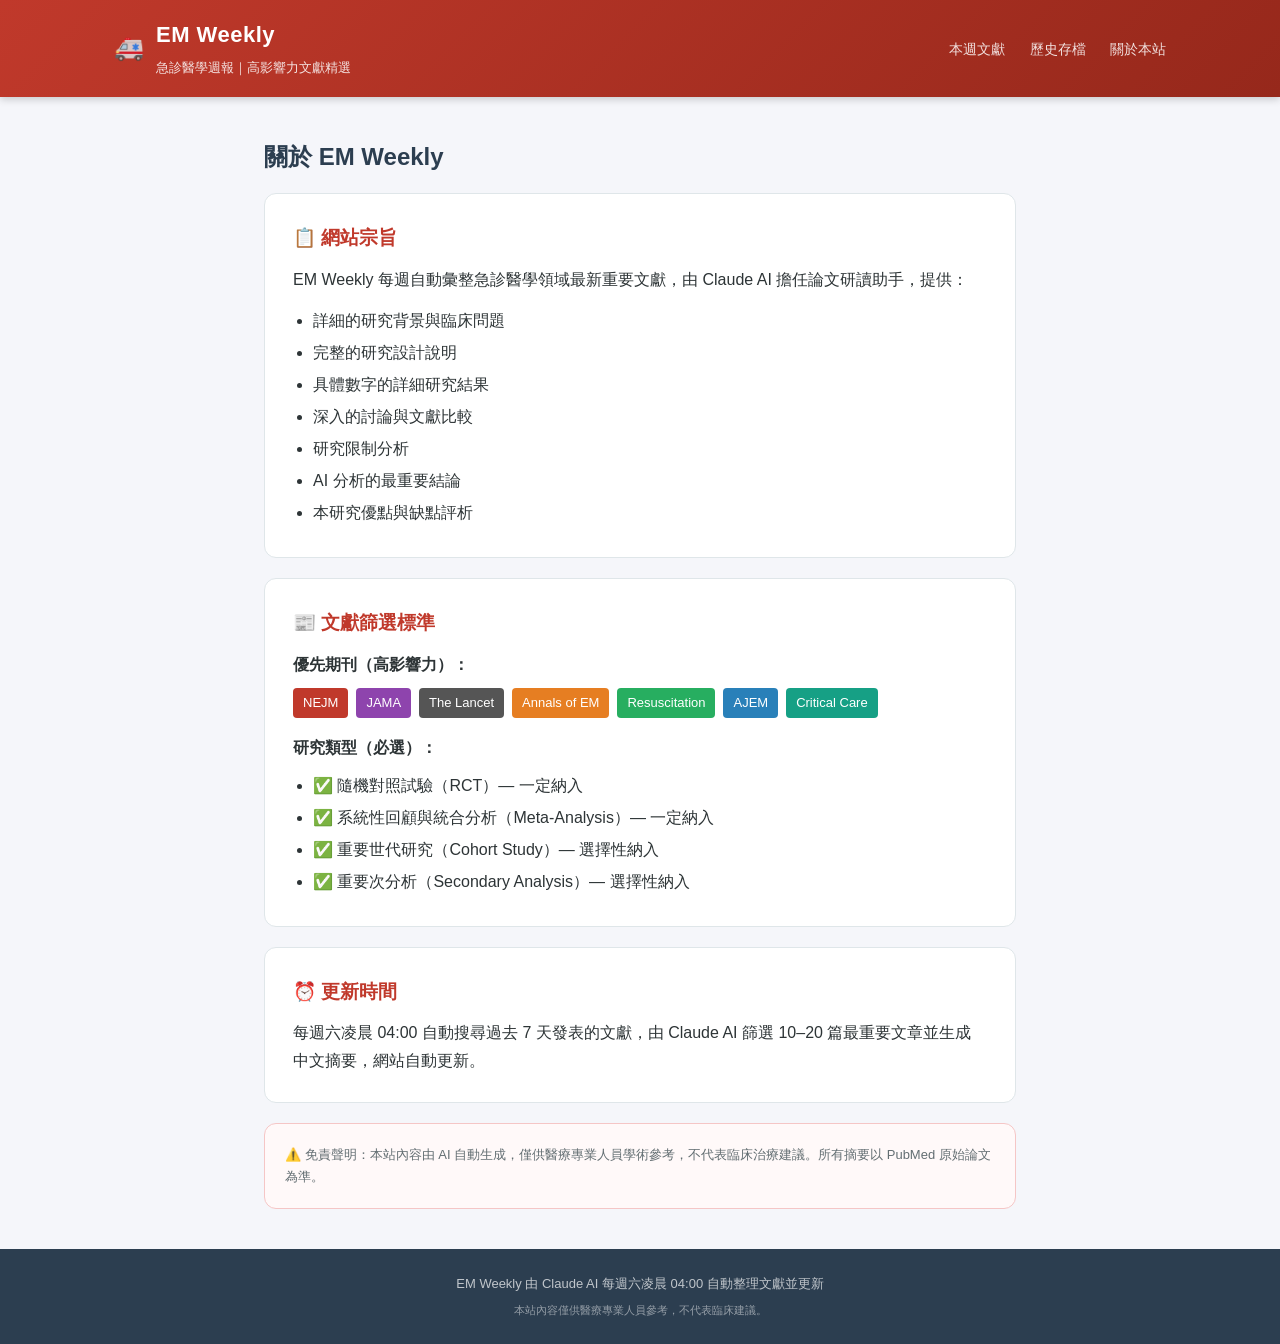
==== about.html @ ad8ccff1 "Initial commit: EM Weekly 急診醫學週報" ====
<!DOCTYPE html>
<html lang="zh-TW">
<head>
  <meta charset="UTF-8">
  <meta name="viewport" content="width=device-width, initial-scale=1.0">
  <title>關於本站｜EM Weekly 急診醫學週報</title>
  <link rel="stylesheet" href="css/style.css">
  <link rel="icon" href="data:image/svg+xml,<svg xmlns='http://www.w3.org/2000/svg' viewBox='0 0 100 100'><text y='.9em' font-size='90'>🚑</text></svg>">
</head>
<body>
<header>
  <div class="header-inner">
    <div class="logo">
      <span style="font-size:24px;">🚑</span>
      <div>
        <h1>EM Weekly</h1>
        <span>急診醫學週報｜高影響力文獻精選</span>
      </div>
    </div>
    <nav class="nav">
      <a href="index.html">本週文獻</a>
      <a href="archive.html">歷史存檔</a>
      <a href="about.html">關於本站</a>
    </nav>
  </div>
</header>

<main style="max-width:800px; margin:40px auto; padding:0 24px;">
  <h2 style="font-size:24px; color:#2c3e50; margin-bottom:16px;">關於 EM Weekly</h2>

  <div style="background:white; border-radius:12px; border:1px solid #dfe6e9; padding:28px; margin-bottom:20px;">
    <h3 style="color:#c0392b; margin-bottom:12px;">📋 網站宗旨</h3>
    <p>EM Weekly 每週自動彙整急診醫學領域最新重要文獻，由 Claude AI 擔任論文研讀助手，提供：</p>
    <ul style="margin:12px 0 0 20px; line-height:2;">
      <li>詳細的研究背景與臨床問題</li>
      <li>完整的研究設計說明</li>
      <li>具體數字的詳細研究結果</li>
      <li>深入的討論與文獻比較</li>
      <li>研究限制分析</li>
      <li>AI 分析的最重要結論</li>
      <li>本研究優點與缺點評析</li>
    </ul>
  </div>

  <div style="background:white; border-radius:12px; border:1px solid #dfe6e9; padding:28px; margin-bottom:20px;">
    <h3 style="color:#c0392b; margin-bottom:12px;">📰 文獻篩選標準</h3>
    <p style="margin-bottom:10px;"><strong>優先期刊（高影響力）：</strong></p>
    <div style="display:flex; flex-wrap:wrap; gap:8px; margin-bottom:16px;">
      <span style="background:#c0392b; color:white; padding:4px 10px; border-radius:4px; font-size:13px;">NEJM</span>
      <span style="background:#8e44ad; color:white; padding:4px 10px; border-radius:4px; font-size:13px;">JAMA</span>
      <span style="background:#555; color:white; padding:4px 10px; border-radius:4px; font-size:13px;">The Lancet</span>
      <span style="background:#e67e22; color:white; padding:4px 10px; border-radius:4px; font-size:13px;">Annals of EM</span>
      <span style="background:#27ae60; color:white; padding:4px 10px; border-radius:4px; font-size:13px;">Resuscitation</span>
      <span style="background:#2980b9; color:white; padding:4px 10px; border-radius:4px; font-size:13px;">AJEM</span>
      <span style="background:#16a085; color:white; padding:4px 10px; border-radius:4px; font-size:13px;">Critical Care</span>
    </div>
    <p style="margin-bottom:8px;"><strong>研究類型（必選）：</strong></p>
    <ul style="margin-left:20px; line-height:2;">
      <li>✅ 隨機對照試驗（RCT）— 一定納入</li>
      <li>✅ 系統性回顧與統合分析（Meta-Analysis）— 一定納入</li>
      <li>✅ 重要世代研究（Cohort Study）— 選擇性納入</li>
      <li>✅ 重要次分析（Secondary Analysis）— 選擇性納入</li>
    </ul>
  </div>

  <div style="background:white; border-radius:12px; border:1px solid #dfe6e9; padding:28px; margin-bottom:20px;">
    <h3 style="color:#c0392b; margin-bottom:12px;">⏰ 更新時間</h3>
    <p>每週六凌晨 04:00 自動搜尋過去 7 天發表的文獻，由 Claude AI 篩選 10–20 篇最重要文章並生成中文摘要，網站自動更新。</p>
  </div>

  <div style="background:#fff9f9; border:1px solid #f5c6c6; border-radius:12px; padding:20px;">
    <p style="font-size:13px; color:#636e72;">⚠️ 免責聲明：本站內容由 AI 自動生成，僅供醫療專業人員學術參考，不代表臨床治療建議。所有摘要以 PubMed 原始論文為準。</p>
  </div>
</main>

<footer>
  <p>EM Weekly 由 Claude AI 每週六凌晨 04:00 自動整理文獻並更新</p>
  <p style="margin-top:6px; font-size:11px; opacity:0.7;">本站內容僅供醫療專業人員參考，不代表臨床建議。</p>
</footer>
</body>
</html>
---- css/style.css ----
:root {
  --primary: #c0392b;
  --primary-dark: #96281b;
  --secondary: #2c3e50;
  --accent: #e67e22;
  --bg: #f5f6fa;
  --card-bg: #ffffff;
  --text: #2d3436;
  --text-light: #636e72;
  --border: #dfe6e9;
  --nejm: #c0392b;
  --jama: #8e44ad;
  --annals: #e67e22;
  --resus: #27ae60;
  --ajem: #2980b9;
  --critcare: #16a085;
  --rct-bg: #fdf0f0;
  --meta-bg: #f0f4ff;
  --cohort-bg: #f0fff4;
}

* { box-sizing: border-box; margin: 0; padding: 0; }

body {
  font-family: -apple-system, BlinkMacSystemFont, 'Segoe UI', 'Noto Sans TC', sans-serif;
  background: var(--bg);
  color: var(--text);
  line-height: 1.7;
}

/* ── Header ── */
header {
  background: linear-gradient(135deg, var(--primary) 0%, var(--primary-dark) 100%);
  color: white;
  padding: 0;
  box-shadow: 0 2px 8px rgba(0,0,0,0.2);
  position: sticky;
  top: 0;
  z-index: 100;
}
.header-inner {
  max-width: 1100px;
  margin: auto;
  padding: 16px 24px;
  display: flex;
  align-items: center;
  justify-content: space-between;
  flex-wrap: wrap;
  gap: 8px;
}
.logo { display: flex; align-items: center; gap: 12px; }
.logo h1 { font-size: 22px; font-weight: 700; letter-spacing: 0.5px; }
.logo span { font-size: 13px; opacity: 0.85; }
.nav a {
  color: rgba(255,255,255,0.85);
  text-decoration: none;
  margin-left: 20px;
  font-size: 14px;
  transition: color 0.2s;
}
.nav a:hover { color: white; }

/* ── Hero ── */
.hero {
  background: white;
  border-bottom: 1px solid var(--border);
  padding: 28px 24px;
}
.hero-inner {
  max-width: 1100px;
  margin: auto;
  display: flex;
  align-items: center;
  justify-content: space-between;
  flex-wrap: wrap;
  gap: 16px;
}
.week-label {
  font-size: 13px;
  color: var(--text-light);
  margin-bottom: 4px;
}
.week-title { font-size: 20px; font-weight: 700; color: var(--secondary); }
.stats { display: flex; gap: 20px; flex-wrap: wrap; }
.stat { text-align: center; }
.stat-num { font-size: 28px; font-weight: 700; color: var(--primary); line-height: 1; }
.stat-label { font-size: 12px; color: var(--text-light); margin-top: 2px; }

/* ── Filter Bar ── */
.filter-bar {
  max-width: 1100px;
  margin: 20px auto 0;
  padding: 0 24px;
  display: flex;
  gap: 8px;
  flex-wrap: wrap;
  align-items: center;
}
.filter-btn {
  border: 1px solid var(--border);
  background: white;
  padding: 6px 14px;
  border-radius: 20px;
  font-size: 13px;
  cursor: pointer;
  transition: all 0.2s;
  color: var(--text);
}
.filter-btn:hover { border-color: var(--primary); color: var(--primary); }
.filter-btn.active { background: var(--primary); color: white; border-color: var(--primary); }
.filter-label { font-size: 13px; color: var(--text-light); margin-right: 4px; }

/* ── Main Layout ── */
main {
  max-width: 1100px;
  margin: 24px auto 60px;
  padding: 0 24px;
}

/* ── Article Card ── */
.article-card {
  background: var(--card-bg);
  border-radius: 12px;
  border: 1px solid var(--border);
  margin-bottom: 20px;
  overflow: hidden;
  transition: box-shadow 0.2s;
}
.article-card:hover { box-shadow: 0 4px 20px rgba(0,0,0,0.08); }

.card-header {
  padding: 18px 20px 14px;
  border-bottom: 1px solid var(--border);
  display: flex;
  align-items: flex-start;
  gap: 14px;
}
.rank-badge {
  background: var(--primary);
  color: white;
  font-size: 13px;
  font-weight: 700;
  width: 28px;
  height: 28px;
  border-radius: 50%;
  display: flex;
  align-items: center;
  justify-content: center;
  flex-shrink: 0;
  margin-top: 2px;
}
.card-meta { flex: 1; }
.journal-row {
  display: flex;
  align-items: center;
  gap: 8px;
  margin-bottom: 6px;
  flex-wrap: wrap;
}
.journal-tag {
  font-size: 11px;
  font-weight: 700;
  padding: 2px 8px;
  border-radius: 4px;
  color: white;
  text-transform: uppercase;
  letter-spacing: 0.5px;
}
.tag-nejm { background: var(--nejm); }
.tag-jama { background: var(--jama); }
.tag-lancet { background: #555; }
.tag-annals { background: var(--annals); }
.tag-resus { background: var(--resus); }
.tag-ajem { background: var(--ajem); }
.tag-critcare { background: var(--critcare); }
.tag-other { background: #95a5a6; }

.study-type {
  font-size: 11px;
  font-weight: 600;
  padding: 2px 8px;
  border-radius: 4px;
  border: 1px solid;
}
.type-rct { color: #c0392b; border-color: #c0392b; background: #fdf0f0; }
.type-meta { color: #8e44ad; border-color: #8e44ad; background: #f5f0ff; }
.type-cohort { color: #27ae60; border-color: #27ae60; background: #f0fff4; }
.type-secondary { color: #e67e22; border-color: #e67e22; background: #fff8f0; }

.pub-date { font-size: 12px; color: var(--text-light); }
.article-title {
  font-size: 16px;
  font-weight: 700;
  color: var(--secondary);
  line-height: 1.4;
  margin-bottom: 6px;
}
.article-authors { font-size: 12px; color: var(--text-light); }
.pmid-link {
  display: inline-block;
  margin-top: 4px;
  font-size: 12px;
  color: var(--primary);
  text-decoration: none;
}
.pmid-link:hover { text-decoration: underline; }

/* ── Accordion Sections ── */
.card-sections { padding: 4px 0; }
.section {
  border-top: 1px solid var(--border);
}
.section-toggle {
  width: 100%;
  background: none;
  border: none;
  padding: 14px 20px;
  display: flex;
  align-items: center;
  justify-content: space-between;
  cursor: pointer;
  font-size: 14px;
  font-weight: 600;
  color: var(--secondary);
  text-align: left;
  transition: background 0.15s;
}
.section-toggle:hover { background: var(--bg); }
.section-icon { font-size: 16px; margin-right: 8px; }
.chevron { transition: transform 0.2s; font-size: 12px; color: var(--text-light); }
.section.open .chevron { transform: rotate(180deg); }
.section-body {
  display: none;
  padding: 4px 20px 16px 20px;
  font-size: 14px;
  line-height: 1.8;
  color: var(--text);
}
.section.open .section-body { display: block; }

/* ── Conclusion Box ── */
.conclusion-box {
  background: linear-gradient(135deg, #fff9f9, #fff0f0);
  border: 1px solid #f5c6c6;
  border-radius: 8px;
  padding: 14px 16px;
  margin: 8px 0 0;
}
.conclusion-box h4 { color: var(--primary); font-size: 13px; margin-bottom: 6px; }
.conclusion-box p { font-size: 14px; line-height: 1.7; }

/* ── Pros/Cons ── */
.pros-cons {
  display: grid;
  grid-template-columns: 1fr 1fr;
  gap: 12px;
  margin-top: 8px;
}
.pros, .cons {
  background: #f8f9fa;
  border-radius: 8px;
  padding: 12px 14px;
}
.pros h4 { color: #27ae60; font-size: 13px; margin-bottom: 8px; }
.cons h4 { color: #e74c3c; font-size: 13px; margin-bottom: 8px; }
.pros ul, .cons ul { padding-left: 16px; font-size: 13px; }
.pros li { color: #27ae60; margin-bottom: 4px; }
.pros li span { color: var(--text); }
.cons li { color: #e74c3c; margin-bottom: 4px; }
.cons li span { color: var(--text); }

@media (max-width: 600px) {
  .pros-cons { grid-template-columns: 1fr; }
  .header-inner { padding: 12px 16px; }
  .logo h1 { font-size: 18px; }
  main { padding: 0 16px; }
  .article-title { font-size: 15px; }
}

/* ── Footer ── */
footer {
  background: var(--secondary);
  color: rgba(255,255,255,0.7);
  text-align: center;
  padding: 24px;
  font-size: 13px;
  margin-top: 40px;
}
footer a { color: rgba(255,255,255,0.85); }

/* ── Archive Page ── */
.archive-grid {
  display: grid;
  grid-template-columns: repeat(auto-fill, minmax(280px, 1fr));
  gap: 16px;
  margin-top: 24px;
}
.archive-card {
  background: white;
  border: 1px solid var(--border);
  border-radius: 10px;
  padding: 18px;
  text-decoration: none;
  color: var(--text);
  transition: all 0.2s;
  display: block;
}
.archive-card:hover { border-color: var(--primary); box-shadow: 0 4px 12px rgba(0,0,0,0.08); }
.archive-week { font-size: 12px; color: var(--text-light); margin-bottom: 6px; }
.archive-count { font-size: 24px; font-weight: 700; color: var(--primary); }
.archive-label { font-size: 12px; color: var(--text-light); }
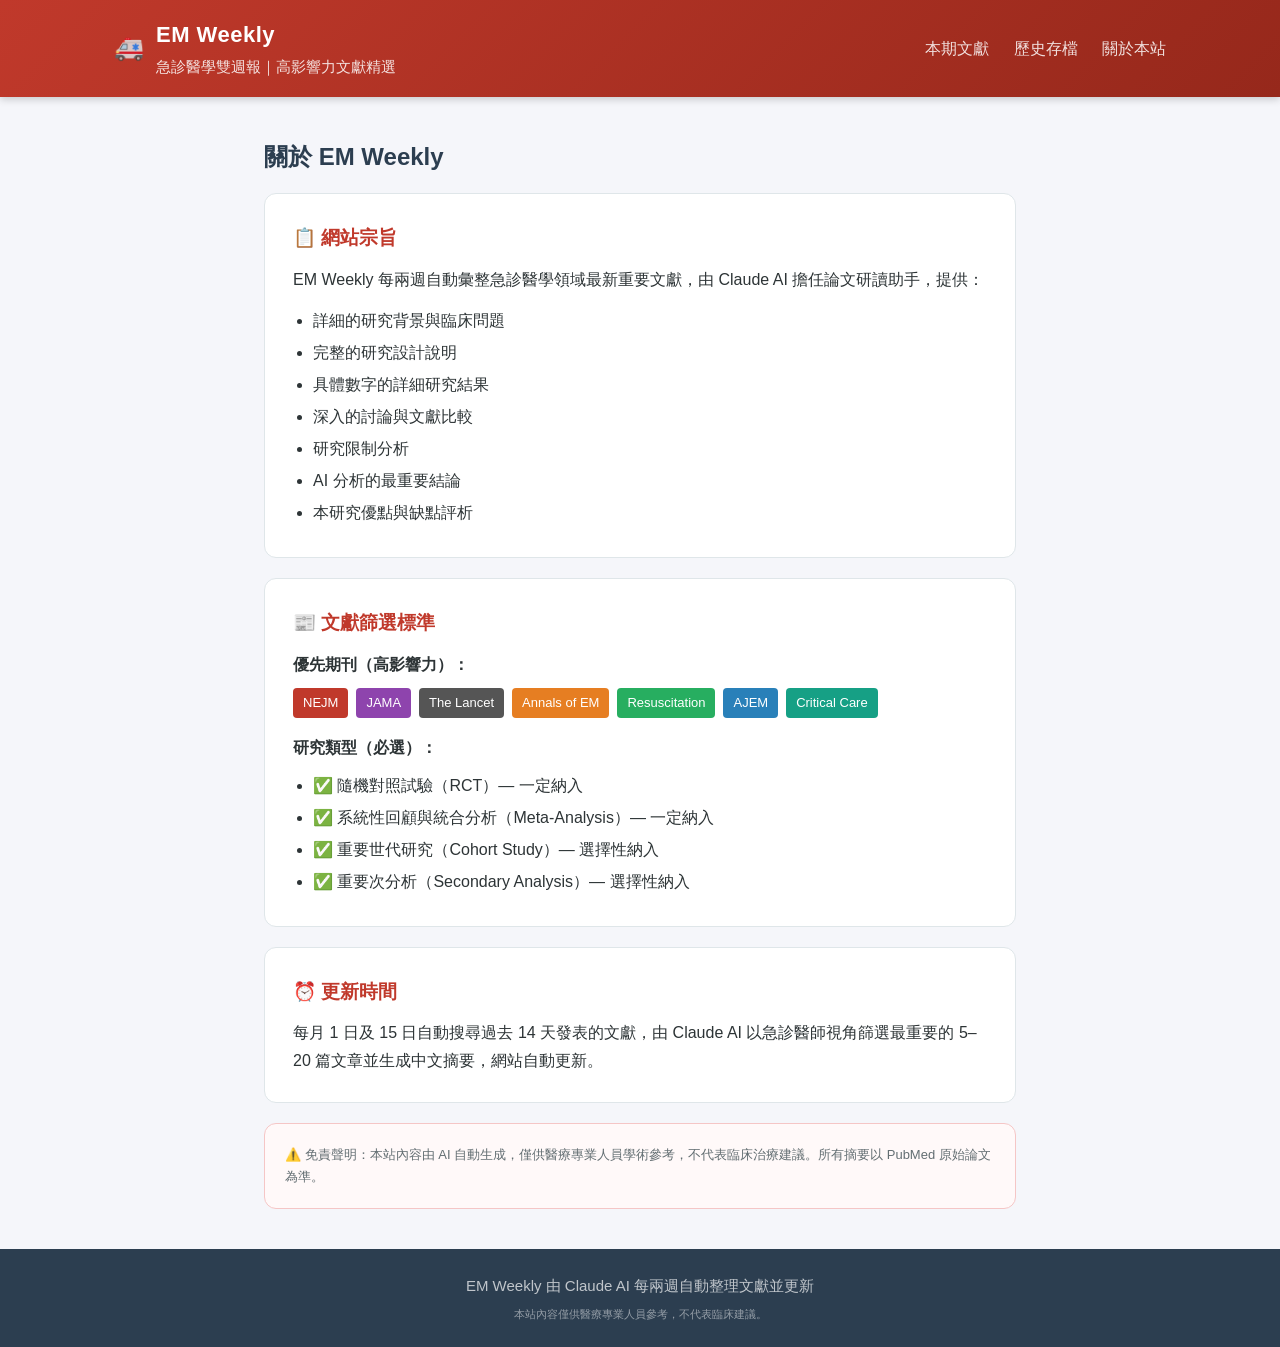
==== commit b49eaba1: "Switch from weekly to biweekly publication schedule - Cron: every 1st and 15th of month (was every F" ====
--- a/about.html
+++ b/about.html
@@ -3,7 +3,7 @@
 <head>
   <meta charset="UTF-8">
   <meta name="viewport" content="width=device-width, initial-scale=1.0">
-  <title>關於本站｜EM Weekly 急診醫學週報</title>
+  <title>關於本站｜EM Weekly 急診醫學雙週報</title>
   <link rel="stylesheet" href="css/style.css">
   <link rel="icon" href="data:image/svg+xml,<svg xmlns='http://www.w3.org/2000/svg' viewBox='0 0 100 100'><text y='.9em' font-size='90'>🚑</text></svg>">
 </head>
@@ -14,11 +14,11 @@
       <span style="font-size:24px;">🚑</span>
       <div>
         <h1>EM Weekly</h1>
-        <span>急診醫學週報｜高影響力文獻精選</span>
+        <span>急診醫學雙週報｜高影響力文獻精選</span>
       </div>
     </div>
     <nav class="nav">
-      <a href="index.html">本週文獻</a>
+      <a href="index.html">本期文獻</a>
       <a href="archive.html">歷史存檔</a>
       <a href="about.html">關於本站</a>
     </nav>
@@ -30,7 +30,7 @@
 
   <div style="background:white; border-radius:12px; border:1px solid #dfe6e9; padding:28px; margin-bottom:20px;">
     <h3 style="color:#c0392b; margin-bottom:12px;">📋 網站宗旨</h3>
-    <p>EM Weekly 每週自動彙整急診醫學領域最新重要文獻，由 Claude AI 擔任論文研讀助手，提供：</p>
+    <p>EM Weekly 每兩週自動彙整急診醫學領域最新重要文獻，由 Claude AI 擔任論文研讀助手，提供：</p>
     <ul style="margin:12px 0 0 20px; line-height:2;">
       <li>詳細的研究背景與臨床問題</li>
       <li>完整的研究設計說明</li>
@@ -65,7 +65,7 @@
 
   <div style="background:white; border-radius:12px; border:1px solid #dfe6e9; padding:28px; margin-bottom:20px;">
     <h3 style="color:#c0392b; margin-bottom:12px;">⏰ 更新時間</h3>
-    <p>每週六凌晨 04:00 自動搜尋過去 7 天發表的文獻，由 Claude AI 篩選 10–20 篇最重要文章並生成中文摘要，網站自動更新。</p>
+    <p>每月 1 日及 15 日自動搜尋過去 14 天發表的文獻，由 Claude AI 以急診醫師視角篩選最重要的 5–20 篇文章並生成中文摘要，網站自動更新。</p>
   </div>
 
   <div style="background:#fff9f9; border:1px solid #f5c6c6; border-radius:12px; padding:20px;">
@@ -74,7 +74,7 @@
 </main>
 
 <footer>
-  <p>EM Weekly 由 Claude AI 每週六凌晨 04:00 自動整理文獻並更新</p>
+  <p>EM Weekly 由 Claude AI 每兩週自動整理文獻並更新</p>
   <p style="margin-top:6px; font-size:11px; opacity:0.7;">本站內容僅供醫療專業人員參考，不代表臨床建議。</p>
 </footer>
 </body>
--- a/css/style.css
+++ b/css/style.css
@@ -50,12 +50,12 @@
 }
 .logo { display: flex; align-items: center; gap: 12px; }
 .logo h1 { font-size: 22px; font-weight: 700; letter-spacing: 0.5px; }
-.logo span { font-size: 13px; opacity: 0.85; }
+.logo span { font-size: 15px; opacity: 0.85; }
 .nav a {
   color: rgba(255,255,255,0.85);
   text-decoration: none;
   margin-left: 20px;
-  font-size: 14px;
+  font-size: 16px;
   transition: color 0.2s;
 }
 .nav a:hover { color: white; }
@@ -76,7 +76,7 @@
   gap: 16px;
 }
 .week-label {
-  font-size: 13px;
+  font-size: 15px;
   color: var(--text-light);
   margin-bottom: 4px;
 }
@@ -84,7 +84,7 @@
 .stats { display: flex; gap: 20px; flex-wrap: wrap; }
 .stat { text-align: center; }
 .stat-num { font-size: 28px; font-weight: 700; color: var(--primary); line-height: 1; }
-.stat-label { font-size: 12px; color: var(--text-light); margin-top: 2px; }
+.stat-label { font-size: 14px; color: var(--text-light); margin-top: 2px; }
 
 /* ── Filter Bar ── */
 .filter-bar {
@@ -101,14 +101,14 @@
   background: white;
   padding: 6px 14px;
   border-radius: 20px;
-  font-size: 13px;
+  font-size: 15px;
   cursor: pointer;
   transition: all 0.2s;
   color: var(--text);
 }
 .filter-btn:hover { border-color: var(--primary); color: var(--primary); }
 .filter-btn.active { background: var(--primary); color: white; border-color: var(--primary); }
-.filter-label { font-size: 13px; color: var(--text-light); margin-right: 4px; }
+.filter-label { font-size: 15px; color: var(--text-light); margin-right: 4px; }
 
 /* ── Main Layout ── */
 main {
@@ -138,7 +138,7 @@
 .rank-badge {
   background: var(--primary);
   color: white;
-  font-size: 13px;
+  font-size: 15px;
   font-weight: 700;
   width: 28px;
   height: 28px;
@@ -158,7 +158,7 @@
   flex-wrap: wrap;
 }
 .journal-tag {
-  font-size: 11px;
+  font-size: 13px;
   font-weight: 700;
   padding: 2px 8px;
   border-radius: 4px;
@@ -176,7 +176,7 @@
 .tag-other { background: #95a5a6; }
 
 .study-type {
-  font-size: 11px;
+  font-size: 13px;
   font-weight: 600;
   padding: 2px 8px;
   border-radius: 4px;
@@ -187,56 +187,48 @@
 .type-cohort { color: #27ae60; border-color: #27ae60; background: #f0fff4; }
 .type-secondary { color: #e67e22; border-color: #e67e22; background: #fff8f0; }
 
-.pub-date { font-size: 12px; color: var(--text-light); }
+.pub-date { font-size: 14px; color: var(--text-light); }
 .article-title {
-  font-size: 16px;
+  font-size: 18px;
   font-weight: 700;
   color: var(--secondary);
   line-height: 1.4;
   margin-bottom: 6px;
 }
-.article-authors { font-size: 12px; color: var(--text-light); }
+.article-authors { font-size: 14px; color: var(--text-light); }
 .pmid-link {
   display: inline-block;
   margin-top: 4px;
-  font-size: 12px;
+  font-size: 14px;
   color: var(--primary);
   text-decoration: none;
 }
 .pmid-link:hover { text-decoration: underline; }
 
-/* ── Accordion Sections ── */
+/* ── Sections (always expanded) ── */
 .card-sections { padding: 4px 0; }
 .section {
   border-top: 1px solid var(--border);
 }
-.section-toggle {
-  width: 100%;
-  background: none;
-  border: none;
-  padding: 14px 20px;
-  display: flex;
-  align-items: center;
-  justify-content: space-between;
-  cursor: pointer;
-  font-size: 14px;
-  font-weight: 600;
+.section-header {
+  padding: 14px 20px 6px;
+  display: flex;
+  align-items: center;
+  gap: 8px;
+}
+.section-icon { font-size: 18px; }
+.section-title {
+  font-size: 16px;
+  font-weight: 700;
   color: var(--secondary);
-  text-align: left;
-  transition: background 0.15s;
-}
-.section-toggle:hover { background: var(--bg); }
-.section-icon { font-size: 16px; margin-right: 8px; }
-.chevron { transition: transform 0.2s; font-size: 12px; color: var(--text-light); }
-.section.open .chevron { transform: rotate(180deg); }
+}
 .section-body {
-  display: none;
-  padding: 4px 20px 16px 20px;
-  font-size: 14px;
-  line-height: 1.8;
+  display: block;
+  padding: 2px 20px 16px 20px;
+  font-size: 16px;
+  line-height: 1.85;
   color: var(--text);
 }
-.section.open .section-body { display: block; }
 
 /* ── Conclusion Box ── */
 .conclusion-box {
@@ -246,8 +238,8 @@
   padding: 14px 16px;
   margin: 8px 0 0;
 }
-.conclusion-box h4 { color: var(--primary); font-size: 13px; margin-bottom: 6px; }
-.conclusion-box p { font-size: 14px; line-height: 1.7; }
+.conclusion-box h4 { color: var(--primary); font-size: 15px; margin-bottom: 6px; }
+.conclusion-box p { font-size: 16px; line-height: 1.7; }
 
 /* ── Pros/Cons ── */
 .pros-cons {
@@ -261,9 +253,9 @@
   border-radius: 8px;
   padding: 12px 14px;
 }
-.pros h4 { color: #27ae60; font-size: 13px; margin-bottom: 8px; }
-.cons h4 { color: #e74c3c; font-size: 13px; margin-bottom: 8px; }
-.pros ul, .cons ul { padding-left: 16px; font-size: 13px; }
+.pros h4 { color: #27ae60; font-size: 15px; margin-bottom: 8px; }
+.cons h4 { color: #e74c3c; font-size: 15px; margin-bottom: 8px; }
+.pros ul, .cons ul { padding-left: 16px; font-size: 15px; }
 .pros li { color: #27ae60; margin-bottom: 4px; }
 .pros li span { color: var(--text); }
 .cons li { color: #e74c3c; margin-bottom: 4px; }
@@ -274,7 +266,7 @@
   .header-inner { padding: 12px 16px; }
   .logo h1 { font-size: 18px; }
   main { padding: 0 16px; }
-  .article-title { font-size: 15px; }
+  .article-title { font-size: 17px; }
 }
 
 /* ── Footer ── */
@@ -283,7 +275,7 @@
   color: rgba(255,255,255,0.7);
   text-align: center;
   padding: 24px;
-  font-size: 13px;
+  font-size: 15px;
   margin-top: 40px;
 }
 footer a { color: rgba(255,255,255,0.85); }
@@ -306,6 +298,6 @@
   display: block;
 }
 .archive-card:hover { border-color: var(--primary); box-shadow: 0 4px 12px rgba(0,0,0,0.08); }
-.archive-week { font-size: 12px; color: var(--text-light); margin-bottom: 6px; }
+.archive-week { font-size: 14px; color: var(--text-light); margin-bottom: 6px; }
 .archive-count { font-size: 24px; font-weight: 700; color: var(--primary); }
-.archive-label { font-size: 12px; color: var(--text-light); }
+.archive-label { font-size: 14px; color: var(--text-light); }
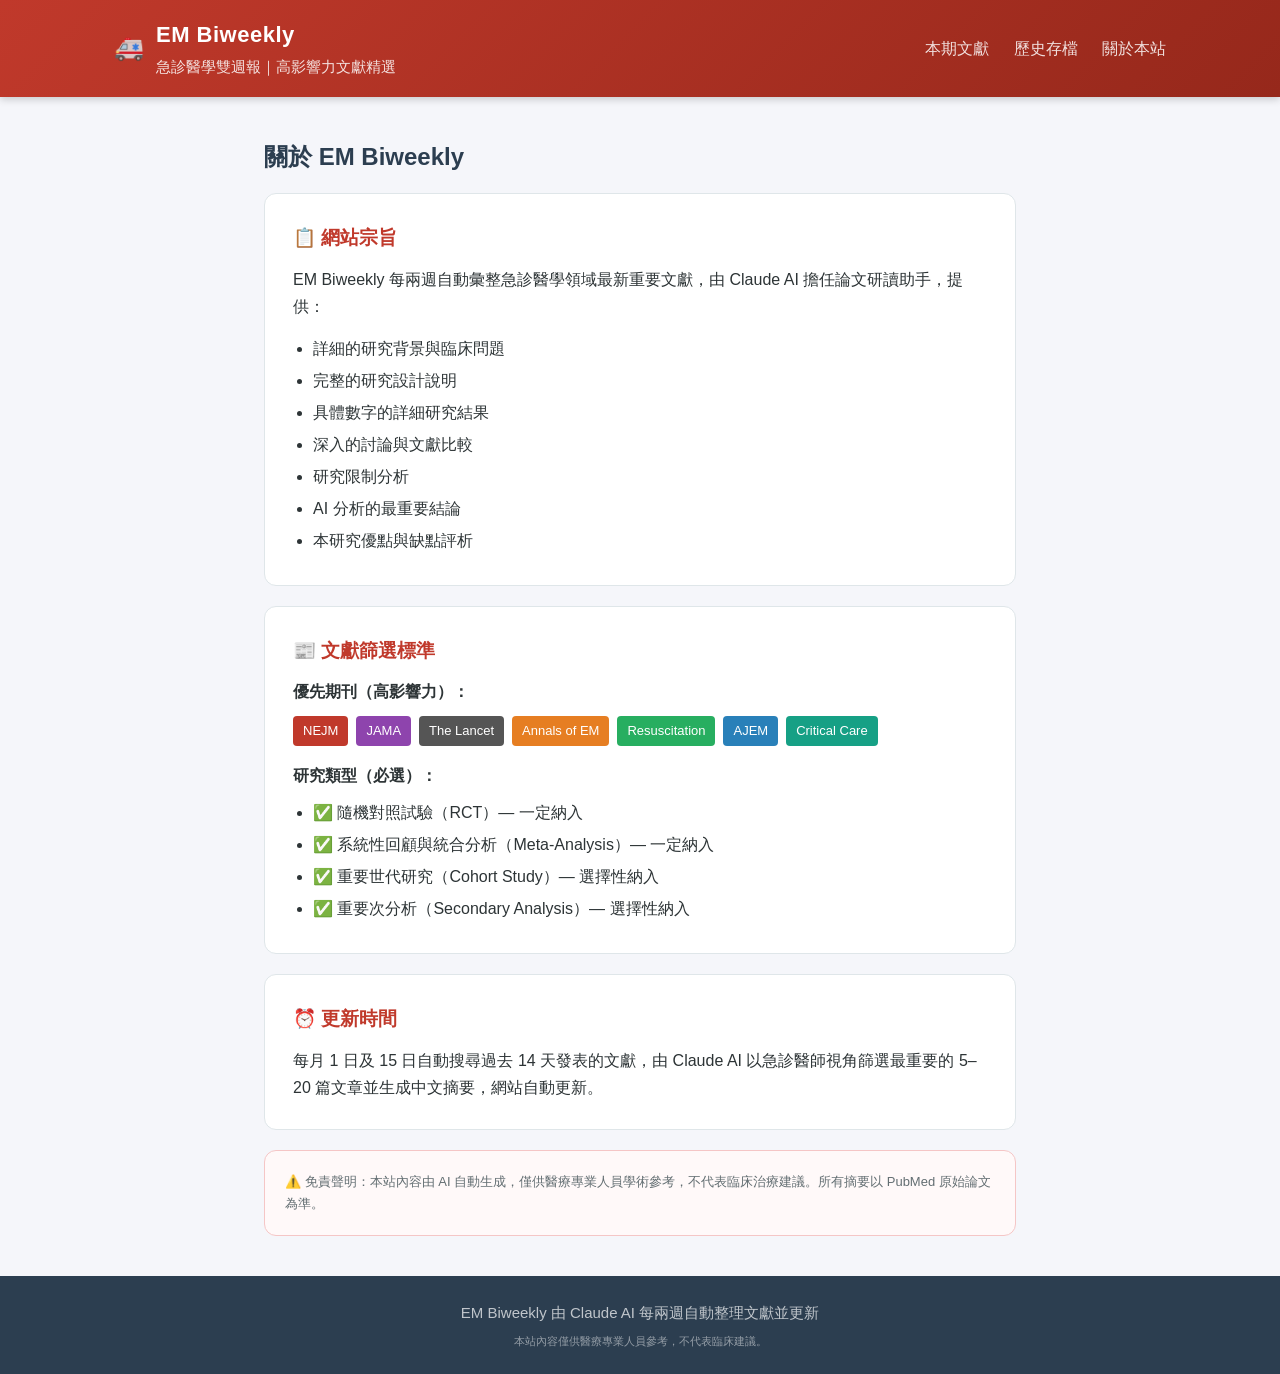
==== commit 86a6f0f3: "Rename EM Weekly → EM Biweekly across all files Co-Authored-By: Claude Sonnet 4.6 <noreply@anthropic" ====
--- a/about.html
+++ b/about.html
@@ -3,7 +3,7 @@
 <head>
   <meta charset="UTF-8">
   <meta name="viewport" content="width=device-width, initial-scale=1.0">
-  <title>關於本站｜EM Weekly 急診醫學雙週報</title>
+  <title>關於本站｜EM Biweekly 急診醫學雙週報</title>
   <link rel="stylesheet" href="css/style.css">
   <link rel="icon" href="data:image/svg+xml,<svg xmlns='http://www.w3.org/2000/svg' viewBox='0 0 100 100'><text y='.9em' font-size='90'>🚑</text></svg>">
 </head>
@@ -13,7 +13,7 @@
     <div class="logo">
       <span style="font-size:24px;">🚑</span>
       <div>
-        <h1>EM Weekly</h1>
+        <h1>EM Biweekly</h1>
         <span>急診醫學雙週報｜高影響力文獻精選</span>
       </div>
     </div>
@@ -26,11 +26,11 @@
 </header>
 
 <main style="max-width:800px; margin:40px auto; padding:0 24px;">
-  <h2 style="font-size:24px; color:#2c3e50; margin-bottom:16px;">關於 EM Weekly</h2>
+  <h2 style="font-size:24px; color:#2c3e50; margin-bottom:16px;">關於 EM Biweekly</h2>
 
   <div style="background:white; border-radius:12px; border:1px solid #dfe6e9; padding:28px; margin-bottom:20px;">
     <h3 style="color:#c0392b; margin-bottom:12px;">📋 網站宗旨</h3>
-    <p>EM Weekly 每兩週自動彙整急診醫學領域最新重要文獻，由 Claude AI 擔任論文研讀助手，提供：</p>
+    <p>EM Biweekly 每兩週自動彙整急診醫學領域最新重要文獻，由 Claude AI 擔任論文研讀助手，提供：</p>
     <ul style="margin:12px 0 0 20px; line-height:2;">
       <li>詳細的研究背景與臨床問題</li>
       <li>完整的研究設計說明</li>
@@ -74,7 +74,7 @@
 </main>
 
 <footer>
-  <p>EM Weekly 由 Claude AI 每兩週自動整理文獻並更新</p>
+  <p>EM Biweekly 由 Claude AI 每兩週自動整理文獻並更新</p>
   <p style="margin-top:6px; font-size:11px; opacity:0.7;">本站內容僅供醫療專業人員參考，不代表臨床建議。</p>
 </footer>
 </body>
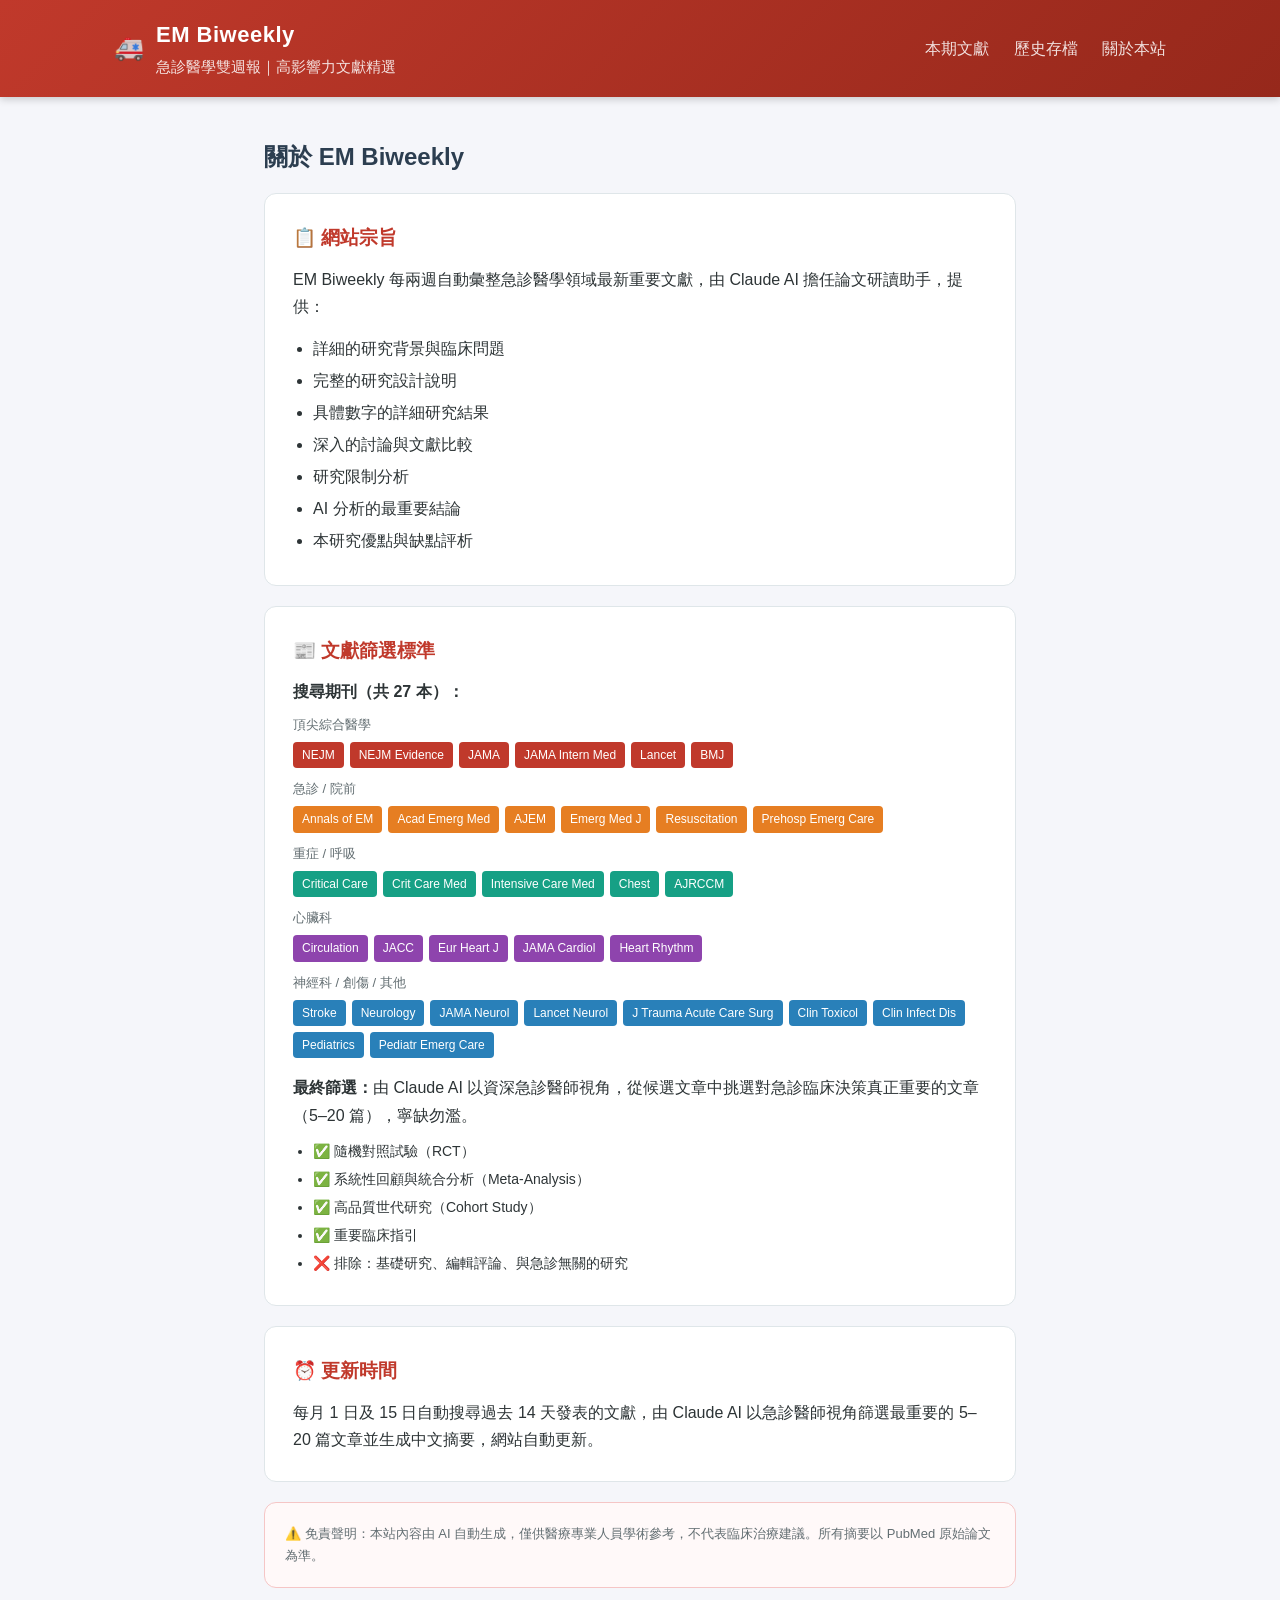
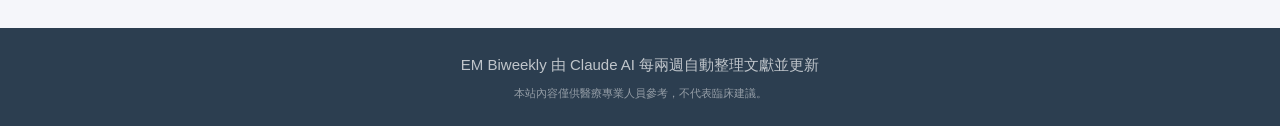
==== commit 2ea3c316: "Update about page: reflect expanded 27-journal coverage by specialty Co-Authored-By: Claude Sonnet 4" ====
--- a/about.html
+++ b/about.html
@@ -44,22 +44,67 @@
 
   <div style="background:white; border-radius:12px; border:1px solid #dfe6e9; padding:28px; margin-bottom:20px;">
     <h3 style="color:#c0392b; margin-bottom:12px;">📰 文獻篩選標準</h3>
-    <p style="margin-bottom:10px;"><strong>優先期刊（高影響力）：</strong></p>
-    <div style="display:flex; flex-wrap:wrap; gap:8px; margin-bottom:16px;">
-      <span style="background:#c0392b; color:white; padding:4px 10px; border-radius:4px; font-size:13px;">NEJM</span>
-      <span style="background:#8e44ad; color:white; padding:4px 10px; border-radius:4px; font-size:13px;">JAMA</span>
-      <span style="background:#555; color:white; padding:4px 10px; border-radius:4px; font-size:13px;">The Lancet</span>
-      <span style="background:#e67e22; color:white; padding:4px 10px; border-radius:4px; font-size:13px;">Annals of EM</span>
-      <span style="background:#27ae60; color:white; padding:4px 10px; border-radius:4px; font-size:13px;">Resuscitation</span>
-      <span style="background:#2980b9; color:white; padding:4px 10px; border-radius:4px; font-size:13px;">AJEM</span>
-      <span style="background:#16a085; color:white; padding:4px 10px; border-radius:4px; font-size:13px;">Critical Care</span>
+
+    <p style="margin-bottom:8px;"><strong>搜尋期刊（共 27 本）：</strong></p>
+
+    <p style="font-size:13px; color:#636e72; margin:6px 0 6px;">頂尖綜合醫學</p>
+    <div style="display:flex; flex-wrap:wrap; gap:6px; margin-bottom:10px;">
+      <span style="background:#c0392b; color:white; padding:3px 9px; border-radius:4px; font-size:12px;">NEJM</span>
+      <span style="background:#c0392b; color:white; padding:3px 9px; border-radius:4px; font-size:12px;">NEJM Evidence</span>
+      <span style="background:#c0392b; color:white; padding:3px 9px; border-radius:4px; font-size:12px;">JAMA</span>
+      <span style="background:#c0392b; color:white; padding:3px 9px; border-radius:4px; font-size:12px;">JAMA Intern Med</span>
+      <span style="background:#c0392b; color:white; padding:3px 9px; border-radius:4px; font-size:12px;">Lancet</span>
+      <span style="background:#c0392b; color:white; padding:3px 9px; border-radius:4px; font-size:12px;">BMJ</span>
     </div>
-    <p style="margin-bottom:8px;"><strong>研究類型（必選）：</strong></p>
-    <ul style="margin-left:20px; line-height:2;">
-      <li>✅ 隨機對照試驗（RCT）— 一定納入</li>
-      <li>✅ 系統性回顧與統合分析（Meta-Analysis）— 一定納入</li>
-      <li>✅ 重要世代研究（Cohort Study）— 選擇性納入</li>
-      <li>✅ 重要次分析（Secondary Analysis）— 選擇性納入</li>
+
+    <p style="font-size:13px; color:#636e72; margin:6px 0 6px;">急診 / 院前</p>
+    <div style="display:flex; flex-wrap:wrap; gap:6px; margin-bottom:10px;">
+      <span style="background:#e67e22; color:white; padding:3px 9px; border-radius:4px; font-size:12px;">Annals of EM</span>
+      <span style="background:#e67e22; color:white; padding:3px 9px; border-radius:4px; font-size:12px;">Acad Emerg Med</span>
+      <span style="background:#e67e22; color:white; padding:3px 9px; border-radius:4px; font-size:12px;">AJEM</span>
+      <span style="background:#e67e22; color:white; padding:3px 9px; border-radius:4px; font-size:12px;">Emerg Med J</span>
+      <span style="background:#e67e22; color:white; padding:3px 9px; border-radius:4px; font-size:12px;">Resuscitation</span>
+      <span style="background:#e67e22; color:white; padding:3px 9px; border-radius:4px; font-size:12px;">Prehosp Emerg Care</span>
+    </div>
+
+    <p style="font-size:13px; color:#636e72; margin:6px 0 6px;">重症 / 呼吸</p>
+    <div style="display:flex; flex-wrap:wrap; gap:6px; margin-bottom:10px;">
+      <span style="background:#16a085; color:white; padding:3px 9px; border-radius:4px; font-size:12px;">Critical Care</span>
+      <span style="background:#16a085; color:white; padding:3px 9px; border-radius:4px; font-size:12px;">Crit Care Med</span>
+      <span style="background:#16a085; color:white; padding:3px 9px; border-radius:4px; font-size:12px;">Intensive Care Med</span>
+      <span style="background:#16a085; color:white; padding:3px 9px; border-radius:4px; font-size:12px;">Chest</span>
+      <span style="background:#16a085; color:white; padding:3px 9px; border-radius:4px; font-size:12px;">AJRCCM</span>
+    </div>
+
+    <p style="font-size:13px; color:#636e72; margin:6px 0 6px;">心臟科</p>
+    <div style="display:flex; flex-wrap:wrap; gap:6px; margin-bottom:10px;">
+      <span style="background:#8e44ad; color:white; padding:3px 9px; border-radius:4px; font-size:12px;">Circulation</span>
+      <span style="background:#8e44ad; color:white; padding:3px 9px; border-radius:4px; font-size:12px;">JACC</span>
+      <span style="background:#8e44ad; color:white; padding:3px 9px; border-radius:4px; font-size:12px;">Eur Heart J</span>
+      <span style="background:#8e44ad; color:white; padding:3px 9px; border-radius:4px; font-size:12px;">JAMA Cardiol</span>
+      <span style="background:#8e44ad; color:white; padding:3px 9px; border-radius:4px; font-size:12px;">Heart Rhythm</span>
+    </div>
+
+    <p style="font-size:13px; color:#636e72; margin:6px 0 6px;">神經科 / 創傷 / 其他</p>
+    <div style="display:flex; flex-wrap:wrap; gap:6px; margin-bottom:16px;">
+      <span style="background:#2980b9; color:white; padding:3px 9px; border-radius:4px; font-size:12px;">Stroke</span>
+      <span style="background:#2980b9; color:white; padding:3px 9px; border-radius:4px; font-size:12px;">Neurology</span>
+      <span style="background:#2980b9; color:white; padding:3px 9px; border-radius:4px; font-size:12px;">JAMA Neurol</span>
+      <span style="background:#2980b9; color:white; padding:3px 9px; border-radius:4px; font-size:12px;">Lancet Neurol</span>
+      <span style="background:#2980b9; color:white; padding:3px 9px; border-radius:4px; font-size:12px;">J Trauma Acute Care Surg</span>
+      <span style="background:#2980b9; color:white; padding:3px 9px; border-radius:4px; font-size:12px;">Clin Toxicol</span>
+      <span style="background:#2980b9; color:white; padding:3px 9px; border-radius:4px; font-size:12px;">Clin Infect Dis</span>
+      <span style="background:#2980b9; color:white; padding:3px 9px; border-radius:4px; font-size:12px;">Pediatrics</span>
+      <span style="background:#2980b9; color:white; padding:3px 9px; border-radius:4px; font-size:12px;">Pediatr Emerg Care</span>
+    </div>
+
+    <p style="margin-bottom:8px;"><strong>最終篩選：</strong>由 Claude AI 以資深急診醫師視角，從候選文章中挑選對急診臨床決策真正重要的文章（5–20 篇），寧缺勿濫。</p>
+    <ul style="margin-left:20px; line-height:2; font-size:14px;">
+      <li>✅ 隨機對照試驗（RCT）</li>
+      <li>✅ 系統性回顧與統合分析（Meta-Analysis）</li>
+      <li>✅ 高品質世代研究（Cohort Study）</li>
+      <li>✅ 重要臨床指引</li>
+      <li>❌ 排除：基礎研究、編輯評論、與急診無關的研究</li>
     </ul>
   </div>
 
